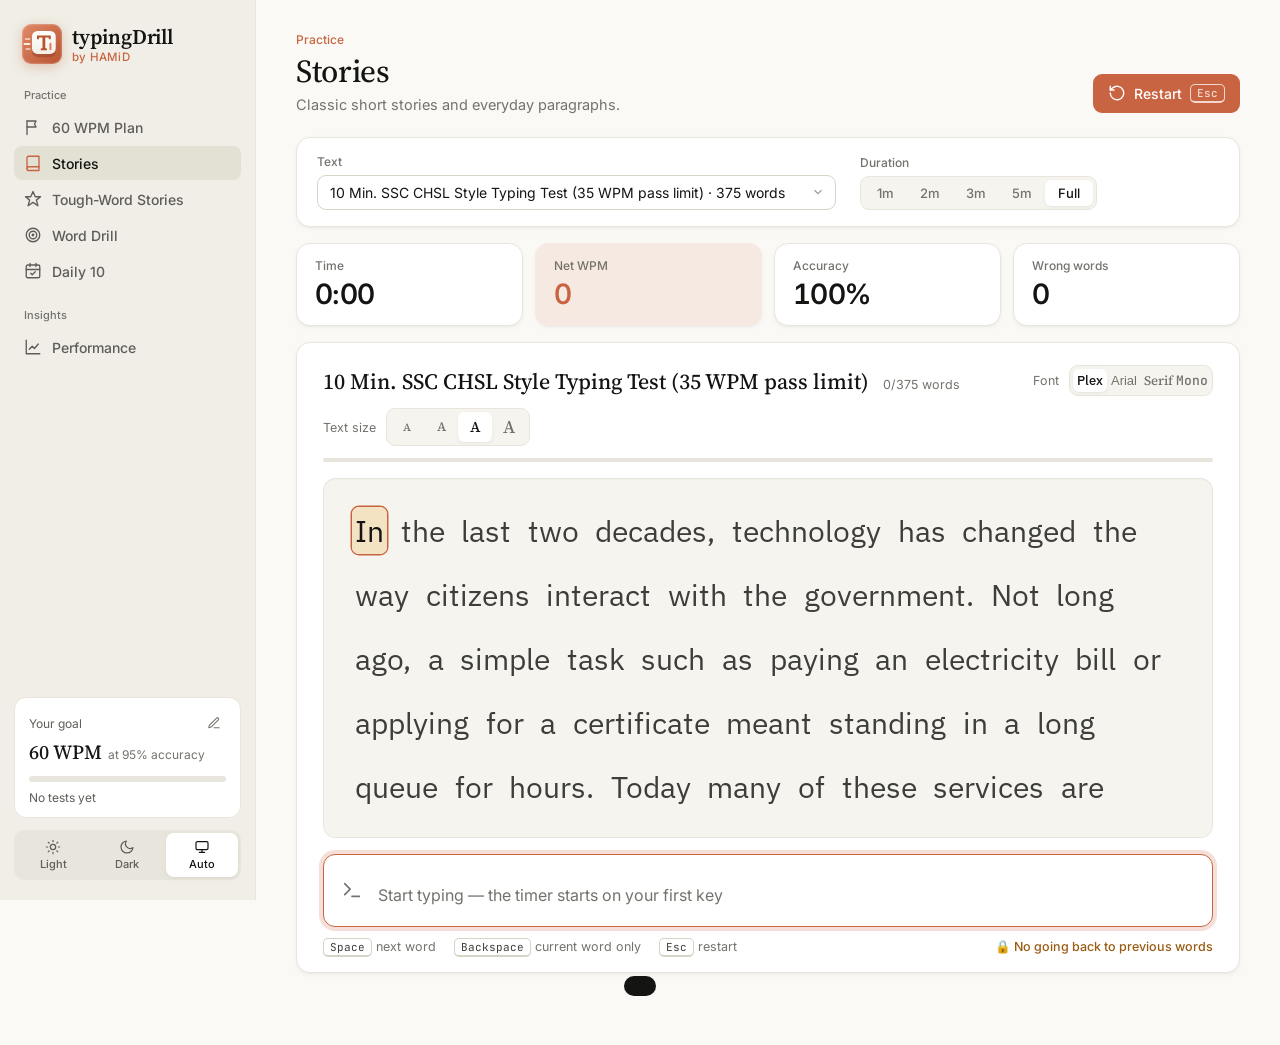
==== index.html @ 3713d0d4 "Add typingDrill: word-by-word typing practice app Static web app (HTML/CSS/JS, no build step) for ty" ====
<!doctype html>
<html lang="en">
<head>
  <meta charset="utf-8">
  <meta name="viewport" content="width=device-width, initial-scale=1">
  <title>typingDrill by HAMiD</title>
  <link rel="icon" type="image/svg+xml" href="favicon.svg">
  <meta name="theme-color" content="#c96442">
  <link rel="preconnect" href="https://fonts.googleapis.com">
  <link rel="preconnect" href="https://fonts.gstatic.com" crossorigin>
  <link href="https://fonts.googleapis.com/css2?family=Inter:wght@400;500;600;700&family=IBM+Plex+Sans:wght@400;500&family=JetBrains+Mono:wght@400;500&family=Source+Serif+4:opsz,wght@8..60,500;8..60,600&display=swap" rel="stylesheet">
  <link rel="stylesheet" href="style.css">
</head>
<body>
<div class="app">

  <!-- ============ Sidebar ============ -->
  <aside class="sidebar">
    <div class="logo">
      <!-- Live logo: caret blinks, streaks drift, and the keycap presses on every keystroke -->
      <svg class="logo-mark" id="logoMark" viewBox="0 0 64 64" aria-hidden="true">
        <defs>
          <linearGradient id="lgBg" x1="0" y1="0" x2="1" y2="1">
            <stop offset="0" stop-color="#e08a69"/><stop offset="1" stop-color="#b9532f"/>
          </linearGradient>
          <linearGradient id="lgCap" x1="0" y1="0" x2="0" y2="1">
            <stop offset="0" stop-color="#ffffff"/><stop offset="1" stop-color="#f3efe6"/>
          </linearGradient>
        </defs>
        <rect width="64" height="64" rx="15" fill="url(#lgBg)"/>
        <rect x="1" y="1" width="62" height="62" rx="14" fill="none" stroke="#fff" stroke-opacity="0.18" stroke-width="2"/>
        <g class="lg-streaks" stroke="#fff" stroke-linecap="round" stroke-width="3">
          <line x1="6" y1="24" x2="12" y2="24" stroke-opacity="0.55"/>
          <line x1="4" y1="32" x2="12" y2="32" stroke-opacity="0.85"/>
          <line x1="7" y1="40" x2="12" y2="40" stroke-opacity="0.55"/>
        </g>
        <rect x="16" y="15" width="38" height="38" rx="9" fill="#8f3e22" fill-opacity="0.45"/>
        <g class="lg-cap">
          <rect x="16" y="11" width="38" height="37" rx="9" fill="url(#lgCap)"/>
          <path fill="#b9532f" d="M24 18.5h22v6h-2.6l-1-2.8H37.2v16.6l2.8 1.1V42H30v-2.6l2.8-1.1V21.7h-5.2l-1 2.8H24z"/>
          <rect class="lg-caret" x="44" y="30" width="3" height="12" rx="1.5" fill="#d97757"/>
        </g>
      </svg>
      <div class="logo-text"><strong>typingDrill</strong><span>by HAMiD</span></div>
    </div>

    <nav class="nav" id="tabs">
      <p class="nav-label">Practice</p>
      <button data-mode="plan">
        <svg viewBox="0 0 24 24"><path d="M4 22V4"/><path d="M4 4h12l-2 4 2 4H4"/></svg>
        <span>60 WPM Plan</span>
      </button>
      <button data-mode="stories" class="active">
        <svg viewBox="0 0 24 24"><path d="M4 19.5A2.5 2.5 0 0 1 6.5 17H20V3H6.5A2.5 2.5 0 0 0 4 5.5z"/><path d="M4 19.5A2.5 2.5 0 0 0 6.5 22H20v-5"/></svg>
        <span>Stories</span>
      </button>
      <button data-mode="tough">
        <svg viewBox="0 0 24 24"><path d="M12 2l3 7h7l-5.5 4.5 2 7.5L12 16.5 5.5 21l2-7.5L2 9h7z"/></svg>
        <span>Tough-Word Stories</span>
      </button>
      <button data-mode="drill">
        <svg viewBox="0 0 24 24"><circle cx="12" cy="12" r="9"/><circle cx="12" cy="12" r="5"/><circle cx="12" cy="12" r="1"/></svg>
        <span>Word Drill</span>
      </button>
      <button data-mode="daily">
        <svg viewBox="0 0 24 24"><rect x="3" y="4" width="18" height="17" rx="2"/><path d="M16 2v4M8 2v4M3 10h18M9 15l2 2 4-4"/></svg>
        <span>Daily 10</span>
      </button>
      <p class="nav-label">Insights</p>
      <button data-mode="stats">
        <svg viewBox="0 0 24 24"><path d="M3 3v18h18"/><path d="M7 15l4-4 3 3 5-6"/></svg>
        <span>Performance</span>
      </button>
    </nav>

    <div class="sidebar-foot">
      <div class="goal-card">
        <div class="goal-top">
          <span>Your goal</span>
          <button id="goalEditBtn" class="goal-edit" title="Edit goals" aria-label="Edit goals">
            <svg viewBox="0 0 24 24"><path d="M12 20h9"/><path d="M16.5 3.5a2.1 2.1 0 0 1 3 3L7 19l-4 1 1-4z"/></svg>
          </button>
        </div>
        <div class="goal-figures"><strong id="goalWpmLabel">60 WPM</strong><span id="goalAccLabel">at 95% accuracy</span></div>
        <div class="bar"><div id="goalFill" class="bar-fill"></div></div>
        <p id="goalText" class="goal-text">No tests yet</p>
      </div>
      <div class="theme-switch" id="themeSwitch" role="radiogroup" aria-label="Theme">
        <button data-theme-v="light" title="Light">
          <svg viewBox="0 0 24 24"><circle cx="12" cy="12" r="4"/><path d="M12 2v2M12 20v2M4.9 4.9l1.4 1.4M17.7 17.7l1.4 1.4M2 12h2M20 12h2M4.9 19.1l1.4-1.4M17.7 6.3l1.4-1.4"/></svg>
          <span>Light</span>
        </button>
        <button data-theme-v="dark" title="Dark">
          <svg viewBox="0 0 24 24"><path d="M21 12.8A9 9 0 1 1 11.2 3a7 7 0 0 0 9.8 9.8z"/></svg>
          <span>Dark</span>
        </button>
        <button data-theme-v="system" title="Match system">
          <svg viewBox="0 0 24 24"><rect x="3" y="4" width="18" height="12" rx="2"/><path d="M8 20h8M12 16v4"/></svg>
          <span>Auto</span>
        </button>
      </div>
    </div>
  </aside>

  <!-- ============ Main ============ -->
  <div class="main">
    <header class="page-head">
      <div>
        <p class="eyebrow" id="pageEyebrow">Practice</p>
        <h1 id="pageTitle">Stories</h1>
        <p class="page-sub" id="pageSub"></p>
      </div>
      <button id="restartBtn" class="btn btn-primary">
        <svg viewBox="0 0 24 24"><path d="M3 12a9 9 0 1 0 3-6.7L3 8"/><path d="M3 3v5h5"/></svg>
        Restart <kbd>Esc</kbd>
      </button>
    </header>

    <section id="planPanel" class="hidden">
      <div class="card plan-hero">
        <div class="plan-hero-main">
          <p class="eyebrow" id="planDayLabel"></p>
          <h2 id="planDayTitle" class="plan-title"></h2>
          <p class="muted" id="planDayFocus"></p>
          <div id="planTasks" class="plan-tasks"></div>
        </div>
        <div class="plan-hero-side">
          <div class="plan-stat">
            <small>Overall progress</small>
            <strong id="planPct">0%</strong>
            <div class="bar"><div id="planFill" class="bar-fill"></div></div>
            <span id="planCount" class="muted small"></span>
          </div>
          <div class="plan-stat"><small>This week's target</small><strong id="planTarget"></strong></div>
          <div class="plan-stat"><small>Best checkpoint</small><strong id="planBest">—</strong></div>
        </div>
      </div>

      <div class="plan-weeks" id="planWeeks"></div>

      <div class="card plan-rules">
        <div class="card-head">
          <div><h3>Daily routine rules</h3><p class="muted small">About 20–25 minutes a day. Consistency beats long sessions.</p></div>
          <button id="planReset" class="btn btn-ghost btn-sm danger">Reset plan</button>
        </div>
        <ol>
          <li><strong>Posture first:</strong> back straight, wrists floating, fingers on <kbd>A S D F</kbd> and <kbd>J K L ;</kbd>.</li>
          <li><strong>Never look at the keyboard.</strong> Slow and blind beats fast and looking.</li>
          <li><strong>Accuracy before speed:</strong> if accuracy drops below the week's target, slow down.</li>
          <li><strong>Punctuation counts:</strong> learn where <kbd>"</kbd> <kbd>!</kbd> <kbd>?</kbd> <kbd>'</kbd> <kbd>;</kbd> <kbd>:</kbd> live without looking.</li>
          <li><strong>Day 7 is checkpoint day:</strong> a timed test against the week's target. Missed it? Repeat the week.</li>
        </ol>
      </div>
    </section>

    <section id="practice">
      <div class="card plan-banner hidden" id="planBanner">
        <button id="planBack" class="btn btn-ghost btn-sm">‹ Back to plan</button>
        <div class="plan-banner-text">
          <strong id="planBannerTitle"></strong>
          <span id="planBannerMeta" class="muted small"></span>
        </div>
      </div>
      <div class="toolbar card" id="controls">
        <label class="field" id="textPickWrap">
          <span>Text</span>
          <select id="textPick"></select>
        </label>
        <div class="field" id="durationWrap">
          <span>Duration</span>
          <div class="segmented" id="durSeg">
            <button data-v="60">1m</button>
            <button data-v="120">2m</button>
            <button data-v="180">3m</button>
            <button data-v="300">5m</button>
            <button data-v="0" class="on">Full</button>
          </div>
          <select id="duration" class="hidden">
            <option value="60">1 min</option>
            <option value="120">2 min</option>
            <option value="180">3 min</option>
            <option value="300">5 min</option>
            <option value="0" selected>Full text</option>
          </select>
        </div>
      </div>

      <div id="dailyPanel" class="card daily hidden">
        <div class="daily-head">
          <button id="dPrev" class="btn btn-icon" title="Previous set">‹</button>
          <div class="daily-title">
            <h3 id="dTitle"></h3>
            <div class="daily-dots" id="dDots"></div>
          </div>
          <button id="dNext" class="btn btn-icon" title="Next set">›</button>
        </div>
        <div id="dWords" class="chips"></div>
        <div class="daily-steps">
          <button id="dLook" class="step">
            <span class="step-n">1</span>
            <span><strong>Dekh ke likho</strong><small>Type each word 5× while seeing it</small></span>
          </button>
          <button id="dBlind" class="step">
            <span class="step-n">2</span>
            <span><strong>Bina dekhe likho</strong><small>Word shows for 1.5 s, then hides</small></span>
          </button>
        </div>
        <div class="daily-foot">
          <span id="dStatus" class="badge"></span>
          <span class="muted small" id="dRule">Roz 10 words lo. 99% bina dekhe sahi ho jaye to agle 10 pe jao.</span>
        </div>
      </div>

      <div class="kpis">
        <div class="kpi"><span class="kpi-label">Time</span><span class="kpi-value" id="sTime">0:00</span></div>
        <div class="kpi kpi-hero"><span class="kpi-label">Net WPM</span><span class="kpi-value" id="sWpm">0</span></div>
        <div class="kpi"><span class="kpi-label">Accuracy</span><span class="kpi-value" id="sAcc">100%</span></div>
        <div class="kpi"><span class="kpi-label">Wrong words</span><span class="kpi-value" id="sErr">0</span></div>
      </div>

      <div class="card typing-card" id="typingCard" data-size="l" data-font="plex">
        <div class="typing-head">
          <div class="typing-head-left">
            <h2 id="textTitle" class="text-title"></h2>
            <span class="muted small"><span id="sProg">0/0</span> words</span>
          </div>
          <div class="size-control" title="Font">
            <span class="muted small">Font</span>
            <div class="segmented font-seg" id="fontSeg">
              <button data-font="plex" style="font-family:'IBM Plex Sans',sans-serif" title="IBM Plex Sans: clear, professional (recommended)">Plex</button>
              <button data-font="exam" style="font-family:Arial,Helvetica,sans-serif" title="Arial: plain exam-screen style">Arial</button>
              <button data-font="serif" style="font-family:'Source Serif 4',Georgia,serif" title="Source Serif: printed-paper style">Serif</button>
              <button data-font="mono" style="font-family:'JetBrains Mono',monospace" title="JetBrains Mono: equal-width letters">Mono</button>
            </div>
          </div>
          <div class="size-control" title="Text size">
            <span class="muted small">Text size</span>
            <div class="segmented" id="sizeSeg">
              <button data-size="s" style="font-size:11px">A</button>
              <button data-size="m" style="font-size:13px">A</button>
              <button data-size="l" style="font-size:15px">A</button>
              <button data-size="xl" style="font-size:18px">A</button>
            </div>
          </div>
        </div>
        <div class="bar thin"><div id="progFill" class="bar-fill"></div></div>
        <div id="textBox" class="text-box" aria-live="off"></div>
        <div class="input-wrap">
          <svg viewBox="0 0 24 24"><path d="M4 17l6-6-6-6M12 19h8"/></svg>
          <input id="typeInput" class="type-input" type="text" autocomplete="off" autocorrect="off"
                 autocapitalize="off" spellcheck="false" placeholder="Start typing — the timer starts on your first key">
        </div>
        <div class="typing-foot">
          <span><kbd>Space</kbd> next word</span>
          <span><kbd>Backspace</kbd> current word only</span>
          <span><kbd>Esc</kbd> restart</span>
          <span class="lock">🔒 No going back to previous words</span>
        </div>
      </div>
    </section>

    <section id="statsPanel" class="hidden">
      <div class="kpis">
        <div class="kpi"><span class="kpi-label">Tests taken</span><span class="kpi-value" id="kTests">0</span></div>
        <div class="kpi kpi-hero"><span class="kpi-label">Best WPM</span><span class="kpi-value" id="kBest">0</span></div>
        <div class="kpi"><span class="kpi-label">Average WPM</span><span class="kpi-value" id="kAvg">0</span></div>
        <div class="kpi"><span class="kpi-label">Avg accuracy</span><span class="kpi-value" id="kAcc">0%</span></div>
      </div>

      <div class="card">
        <div class="card-head">
          <div><h3>Net WPM trend</h3><p class="muted small" id="chartSub">Last 20 tests, oldest to newest. Dashed line = 60 WPM goal.</p></div>
        </div>
        <div id="chart" class="chart"></div>
      </div>

      <div class="grid-2">
        <div class="card">
          <div class="card-head">
            <div><h3>Hardest words</h3><p class="muted small">Words you got wrong most often</p></div>
            <button id="hardDrillBtn" class="btn btn-primary btn-sm">Practice these</button>
          </div>
          <div id="hardList" class="chips"></div>
        </div>
        <div class="card">
          <div class="card-head">
            <div><h3>Recent results</h3><p class="muted small">Saved on this device</p></div>
            <button id="resetStatsBtn" class="btn btn-ghost btn-sm danger">Reset</button>
          </div>
          <div class="table-wrap">
            <table id="historyTable">
              <thead><tr><th>Date</th><th>Text</th><th class="num">WPM</th><th class="num">Acc</th><th class="num">Wrong</th><th class="num">Time</th></tr></thead>
              <tbody></tbody>
            </table>
          </div>
        </div>
      </div>
    </section>
  </div>
</div>

<div id="modal" class="modal hidden" role="dialog" aria-modal="true" aria-labelledby="rHeading">
  <div class="modal-card">
    <div class="modal-head">
      <h2 id="rHeading">Test complete</h2>
      <span id="rTarget" class="badge"></span>
    </div>
    <div class="result-hero">
      <div class="result-main"><span id="rWpm">0</span><small>net WPM</small></div>
      <div class="result-side">
        <div><small>Accuracy</small><strong id="rAcc"></strong></div>
        <div><small>Gross WPM</small><strong id="rGross"></strong></div>
      </div>
    </div>
    <p id="rDetail" class="muted"></p>
    <p id="rDaily" class="callout hidden"></p>
    <div id="rMistakesWrap">
      <h4>Mistakes</h4>
      <div class="table-wrap short">
        <table id="rMistakes"><thead><tr><th>Expected</th><th>You typed</th></tr></thead><tbody></tbody></table>
      </div>
    </div>
    <div class="modal-actions">
      <button id="rClose" class="btn btn-ghost">Close</button>
      <button id="rPractice" class="btn btn-secondary">Practice my mistakes</button>
      <button id="rAgain" class="btn btn-primary">Try again</button>
    </div>
  </div>
</div>

<div id="goalModal" class="modal hidden" role="dialog" aria-modal="true" aria-labelledby="gHeading">
  <div class="modal-card goal-modal">
    <div class="modal-head">
      <div>
        <h2 id="gHeading">Goal settings</h2>
        <p class="muted small" style="margin:4px 0 0">Set the targets you are training for. Saved on this device.</p>
      </div>
    </div>

    <div class="goal-field">
      <div class="goal-field-head">
        <label for="gWpm"><strong>Target speed</strong><span>Net WPM you want to reach</span></label>
        <div class="num-box"><input id="gWpmNum" type="number" min="10" max="150" step="1"><span>WPM</span></div>
      </div>
      <input id="gWpm" type="range" min="10" max="150" step="1">
      <div class="presets" id="wpmPresets">
        <button data-v="25">25 · Beginner</button>
        <button data-v="30">30 · SSC DEO</button>
        <button data-v="35">35 · SSC CHSL</button>
        <button data-v="40">40 · Professional</button>
        <button data-v="45">45 · Advanced</button>
        <button data-v="60">60 · Expert</button>
      </div>
    </div>

    <div class="goal-field">
      <div class="goal-field-head">
        <label for="gAcc"><strong>Minimum accuracy</strong><span>A test only counts as passed at or above this</span></label>
        <div class="num-box"><input id="gAccNum" type="number" min="80" max="100" step="1"><span>%</span></div>
      </div>
      <input id="gAcc" type="range" min="80" max="100" step="1">
    </div>

    <div class="goal-field">
      <div class="goal-field-head">
        <label for="gDaily"><strong>Daily 10 unlock accuracy</strong><span>"Bina dekhe" accuracy needed to open the next set</span></label>
        <div class="num-box"><input id="gDailyNum" type="number" min="90" max="100" step="1"><span>%</span></div>
      </div>
      <input id="gDaily" type="range" min="90" max="100" step="1">
    </div>

    <div class="modal-actions">
      <button id="gReset" class="btn btn-ghost" style="margin-right:auto">Reset to defaults</button>
      <button id="gCancel" class="btn btn-ghost">Cancel</button>
      <button id="gSave" class="btn btn-primary">Save goals</button>
    </div>
  </div>
</div>

<div id="chartTip" class="chart-tip hidden"></div>
<div id="toast" class="toast"></div>

<script src="texts.js"></script>
<script src="app.js"></script>
</body>
</html>
---- style.css ----
/* ============ Design tokens (warm, editorial palette) ============ */
:root {
  --bg: #faf9f5;
  --surface: #ffffff;
  --surface-2: #f5f4ee;
  --sidebar: #f0eee6;
  --sidebar-hover: #e8e6dc;
  --sidebar-active: #e3e0d4;
  --sidebar-text: #5e5d59;
  --sidebar-strong: #141413;
  --text: #141413;
  --text-2: #3d3d3a;
  --muted: #73726c;
  --border: #e8e6dc;
  --border-strong: #d6d3c7;
  --accent: #c96442;
  --accent-hover: #b4532f;
  --accent-soft: #f6e9e2;
  --accent-ink: #ffffff;
  --accent-ring: rgba(201, 100, 66, 0.2);
  --ok: #2e7a4a;
  --ok-soft: #e8f2ea;
  --bad: #b53333;
  --bad-soft: #f8e6e4;
  --warn: #9a5b13;
  --warn-soft: #f7efe0;
  --current: #f3e3c3;
  --toast-bg: #141413;
  --toast-text: #faf9f5;
  --shadow-sm: 0 1px 2px rgba(20, 20, 19, 0.04);
  --shadow: 0 1px 2px rgba(20, 20, 19, 0.04), 0 2px 6px rgba(20, 20, 19, 0.03);
  --shadow-lg: 0 24px 48px -16px rgba(20, 20, 19, 0.22);
  --scrim: rgba(20, 20, 19, 0.35);
  --radius: 14px;
  --radius-sm: 9px;
  --font: "Inter", "Segoe UI", system-ui, -apple-system, sans-serif;
  --serif: "Source Serif 4", Georgia, "Times New Roman", serif;
  --mono: "JetBrains Mono", "Cascadia Code", Consolas, monospace;
  color-scheme: light;
}
:root[data-theme="dark"] {
  --bg: #262624;
  --surface: #30302e;
  --surface-2: #2a2a28;
  --sidebar: #1f1e1d;
  --sidebar-hover: #2a2a28;
  --sidebar-active: #30302e;
  --sidebar-text: #a6a39a;
  --sidebar-strong: #faf9f5;
  --text: #faf9f5;
  --text-2: #d6d4cb;
  --muted: #9c9a92;
  --border: #3d3d3a;
  --border-strong: #4c4b47;
  --accent: #d97757;
  --accent-hover: #e48a6b;
  --accent-soft: #3d2c25;
  --accent-ink: #1f1e1d;
  --accent-ring: rgba(217, 119, 87, 0.3);
  --ok: #7cc28f;
  --ok-soft: #233128;
  --bad: #ec8a80;
  --bad-soft: #402623;
  --warn: #e0b06a;
  --warn-soft: #3a3122;
  --current: #4a3f2c;
  --toast-bg: #faf9f5;
  --toast-text: #141413;
  --shadow-sm: none;
  --shadow: 0 1px 2px rgba(0, 0, 0, 0.25);
  --shadow-lg: 0 24px 48px -16px rgba(0, 0, 0, 0.6);
  --scrim: rgba(0, 0, 0, 0.55);
  color-scheme: dark;
}

/* ============ Base ============ */
* { box-sizing: border-box; }
html, body { margin: 0; }
body {
  background: var(--bg);
  color: var(--text);
  font-family: var(--font);
  font-size: 14px;
  -webkit-font-smoothing: antialiased;
  transition: background 0.2s, color 0.2s;
}
svg { width: 18px; height: 18px; fill: none; stroke: currentColor; stroke-width: 1.8; stroke-linecap: round; stroke-linejoin: round; flex-shrink: 0; }
.hidden { display: none !important; }
.muted { color: var(--muted); }
.small { font-size: 12.5px; }
h1, h2, h3, h4 { margin: 0; }
kbd {
  font-family: var(--mono); font-size: 11px; padding: 1px 6px; border-radius: 5px;
  border: 1px solid var(--border-strong); border-bottom-width: 2px;
  background: var(--surface); color: var(--text-2);
}
::selection { background: var(--accent-soft); }

/* ============ Layout ============ */
.app { display: grid; grid-template-columns: 256px 1fr; min-height: 100vh; }
.main { padding: 32px 40px 56px; max-width: 1440px; width: 100%; }

/* ============ Sidebar ============ */
.sidebar {
  background: var(--sidebar); color: var(--sidebar-text);
  border-right: 1px solid var(--border);
  display: flex; flex-direction: column; padding: 20px 14px;
  position: sticky; top: 0; height: 100vh;
}
.logo { display: flex; align-items: center; gap: 10px; padding: 4px 8px 24px; }
.logo-mark {
  width: 40px; height: 40px; display: block; stroke: none; fill: none; overflow: visible;
  filter: drop-shadow(0 3px 6px rgba(185, 83, 47, 0.28));
  transition: transform 0.25s ease;
}
.logo:hover .logo-mark { transform: rotate(-6deg) scale(1.05); }
.logo-text { display: flex; flex-direction: column; line-height: 1.1; }
.logo-text strong { color: var(--sidebar-strong); font-family: var(--serif); font-size: 21px; font-weight: 600; letter-spacing: -0.01em; }
.logo-text span { margin-top: 3px; font-size: 11.5px; font-weight: 500; color: var(--accent); letter-spacing: 0.02em; }

/* Live logo animations */
.lg-caret { animation: lg-blink 1.1s steps(1) infinite; }
.lg-streaks line { animation: lg-streak 1.6s ease-in-out infinite; }
.lg-streaks line:nth-child(2) { animation-delay: 0.2s; }
.lg-streaks line:nth-child(3) { animation-delay: 0.4s; }
.lg-cap { transition: transform 0.08s ease-out; }
.logo-mark.press .lg-cap { transform: translateY(2.5px); }
.logo-mark.typing .lg-caret { animation: none; opacity: 1; }
.logo-mark.typing .lg-streaks line { animation-duration: 0.45s; }
@keyframes lg-blink { 50% { opacity: 0; } }
@keyframes lg-streak { 0%, 100% { transform: translateX(0); opacity: 1; } 50% { transform: translateX(-2.5px); opacity: 0.5; } }
@media (prefers-reduced-motion: reduce) {
  .lg-caret, .lg-streaks line { animation: none !important; }
}
.nav { display: flex; flex-direction: column; gap: 2px; }
.nav-label {
  font-size: 11px; font-weight: 500; color: var(--muted); margin: 18px 10px 6px;
}
.nav-label:first-child { margin-top: 0; }
.nav button {
  display: flex; align-items: center; gap: 10px; width: 100%;
  background: transparent; border: 0; color: var(--sidebar-text); font: inherit; font-weight: 500;
  padding: 8px 10px; border-radius: 8px; cursor: pointer; text-align: left;
  transition: background 0.15s, color 0.15s;
}
.nav button:hover { background: var(--sidebar-hover); color: var(--sidebar-strong); }
.nav button.active { background: var(--sidebar-active); color: var(--sidebar-strong); }
.nav button.active svg { color: var(--accent); }

.sidebar-foot { margin-top: auto; display: flex; flex-direction: column; gap: 12px; }
.goal-card { background: var(--surface); border: 1px solid var(--border); border-radius: 12px; padding: 12px 14px; }
.goal-top { display: flex; justify-content: space-between; align-items: center; font-size: 12px; }
.goal-edit {
  width: 26px; height: 26px; display: grid; place-items: center; border-radius: 7px;
  background: transparent; border: 1px solid transparent; color: var(--muted); cursor: pointer;
}
.goal-edit svg { width: 14px; height: 14px; }
.goal-edit:hover { background: var(--surface-2); border-color: var(--border); color: var(--accent); }
.goal-edit:focus-visible { outline: none; box-shadow: 0 0 0 3px var(--accent-ring); }
.goal-figures { display: flex; align-items: baseline; gap: 6px; margin: 2px 0 10px; }
.goal-figures strong { color: var(--sidebar-strong); font-family: var(--serif); font-size: 20px; font-weight: 500; }
.goal-figures span { font-size: 12px; color: var(--muted); }

/* Goal settings dialog */
.goal-modal { max-width: 520px; }
.goal-field { padding: 16px 0; border-top: 1px solid var(--border); }
.goal-field:first-of-type { border-top: 0; padding-top: 4px; }
.goal-field-head { display: flex; justify-content: space-between; align-items: center; gap: 16px; margin-bottom: 10px; }
.goal-field-head label strong { display: block; font-size: 14px; font-weight: 600; }
.goal-field-head label span { font-size: 12.5px; color: var(--muted); }
.num-box {
  display: flex; align-items: center; gap: 6px; flex-shrink: 0;
  border: 1px solid var(--border-strong); border-radius: var(--radius-sm); background: var(--surface); padding: 4px 10px 4px 4px;
}
.num-box:focus-within { border-color: var(--accent); box-shadow: 0 0 0 3px var(--accent-ring); }
.num-box input {
  width: 52px; border: 0; background: transparent; color: var(--text); font: inherit; font-size: 16px; font-weight: 600;
  text-align: right; outline: none; font-variant-numeric: tabular-nums;
}
.num-box span { font-size: 12px; color: var(--muted); }
input[type="range"] { width: 100%; accent-color: var(--accent); cursor: pointer; }
.presets { display: flex; flex-wrap: wrap; gap: 6px; margin-top: 10px; }
.presets button {
  font: inherit; font-size: 12px; font-weight: 500; cursor: pointer;
  padding: 5px 10px; border-radius: 999px; border: 1px solid var(--border-strong);
  background: var(--surface); color: var(--text-2);
}
.presets button:hover { border-color: var(--accent); color: var(--accent); }
.presets button.on { background: var(--accent-soft); border-color: transparent; color: var(--accent); }
.goal-text { margin: 8px 0 0; font-size: 12px; }

.theme-switch {
  display: grid; grid-template-columns: repeat(3, 1fr); gap: 2px;
  background: var(--sidebar-hover); border-radius: 10px; padding: 3px;
}
.theme-switch button {
  display: flex; flex-direction: column; align-items: center; gap: 2px;
  background: transparent; border: 0; border-radius: 8px; padding: 6px 4px; cursor: pointer;
  color: var(--sidebar-text); font: inherit; font-size: 11px; font-weight: 500;
  transition: background 0.15s, color 0.15s;
}
.theme-switch button svg { width: 16px; height: 16px; }
.theme-switch button:hover { color: var(--sidebar-strong); }
.theme-switch button.on { background: var(--surface); color: var(--sidebar-strong); box-shadow: var(--shadow); }

/* ============ Page header ============ */
.page-head { display: flex; align-items: flex-end; justify-content: space-between; gap: 16px; margin-bottom: 24px; }
.eyebrow { margin: 0 0 6px; font-size: 12px; font-weight: 500; color: var(--accent); }
.page-head h1 { font-family: var(--serif); font-size: 32px; font-weight: 500; letter-spacing: -0.01em; line-height: 1.15; }
.page-sub { margin: 6px 0 0; color: var(--muted); font-size: 14.5px; }

/* ============ Buttons & fields ============ */
.btn {
  display: inline-flex; align-items: center; justify-content: center; gap: 8px;
  font: inherit; font-weight: 500; padding: 9px 14px; border-radius: var(--radius-sm);
  border: 1px solid transparent; cursor: pointer; white-space: nowrap;
  transition: background 0.15s, border-color 0.15s, box-shadow 0.15s;
}
.btn:focus-visible, .step:focus-visible, .segmented button:focus-visible, .nav button:focus-visible, .theme-switch button:focus-visible {
  outline: none; box-shadow: 0 0 0 3px var(--accent-ring);
}
.btn:disabled { opacity: 0.45; cursor: not-allowed; }
.btn-primary { background: var(--accent); color: var(--accent-ink); }
.btn-primary:hover:not(:disabled) { background: var(--accent-hover); }
.btn-primary kbd { background: transparent; border-color: currentColor; color: inherit; opacity: 0.75; }
.btn-secondary { background: var(--accent-soft); color: var(--accent); }
.btn-secondary:hover { filter: brightness(0.97); }
.btn-ghost { background: var(--surface); color: var(--text-2); border-color: var(--border-strong); }
.btn-ghost:hover:not(:disabled) { background: var(--surface-2); }
.btn-sm { padding: 6px 11px; font-size: 12.5px; }
.btn-icon { width: 34px; height: 34px; padding: 0; font-size: 20px; background: var(--surface); border-color: var(--border-strong); color: var(--text-2); }
.btn-icon:hover:not(:disabled) { background: var(--surface-2); }
.danger { color: var(--bad); }

.field { display: flex; flex-direction: column; gap: 6px; }
.field > span { font-size: 12px; font-weight: 500; color: var(--muted); }
select {
  font: inherit; color: var(--text); background: var(--surface);
  border: 1px solid var(--border-strong); border-radius: var(--radius-sm);
  padding: 8px 34px 8px 12px; min-width: 360px; max-width: 100%; appearance: none; cursor: pointer;
  background-image: url("data:image/svg+xml,%3Csvg xmlns='http://www.w3.org/2000/svg' viewBox='0 0 24 24' fill='none' stroke='%239c9a92' stroke-width='2'%3E%3Cpath d='M6 9l6 6 6-6'/%3E%3C/svg%3E");
  background-repeat: no-repeat; background-position: right 10px center; background-size: 14px;
}
select:focus { outline: none; border-color: var(--accent); box-shadow: 0 0 0 3px var(--accent-ring); }
select option { background: var(--surface); color: var(--text); }

.segmented { display: inline-flex; background: var(--surface-2); border: 1px solid var(--border); border-radius: var(--radius-sm); padding: 3px; }
.segmented button {
  font: inherit; font-weight: 500; font-size: 13px; border: 0; background: transparent; color: var(--muted);
  padding: 5px 13px; border-radius: 6px; cursor: pointer;
}
.segmented button:hover { color: var(--text); }
.segmented button.on { background: var(--surface); color: var(--text); box-shadow: var(--shadow); }
:root[data-theme="dark"] .segmented button.on { background: var(--border); }

/* ============ Cards ============ */
.card {
  background: var(--surface); border: 1px solid var(--border); border-radius: var(--radius);
  box-shadow: var(--shadow); padding: 20px 22px; margin-bottom: 16px;
}
.card-head { display: flex; align-items: flex-start; justify-content: space-between; gap: 12px; margin-bottom: 14px; }
.card-head h3 { font-family: var(--serif); font-size: 18px; font-weight: 500; }
.card-head p { margin: 4px 0 0; }
.toolbar { display: flex; flex-wrap: wrap; gap: 24px; align-items: flex-end; padding: 16px 20px; }
.grid-2 { display: grid; grid-template-columns: 1fr 1.6fr; gap: 16px; }
.grid-2 .card { margin-bottom: 0; }

/* ============ KPI tiles ============ */
.kpis { display: grid; grid-template-columns: repeat(4, 1fr); gap: 12px; margin-bottom: 16px; }
.kpi {
  background: var(--surface); border: 1px solid var(--border); border-radius: var(--radius);
  box-shadow: var(--shadow); padding: 14px 18px; display: flex; flex-direction: column; gap: 4px;
}
.kpi-label { font-size: 12px; font-weight: 500; color: var(--muted); }
.kpi-value { font-size: 28px; font-weight: 600; font-variant-numeric: tabular-nums; letter-spacing: -0.02em; }
.kpi-hero { background: var(--accent-soft); border-color: transparent; }
.kpi-hero .kpi-value { color: var(--accent); }

/* ============ Progress bars ============ */
.bar { height: 6px; background: var(--border); border-radius: 999px; overflow: hidden; }
.bar.thin { height: 4px; margin: 12px 0 16px; }
.bar-fill { height: 100%; width: 0; background: var(--accent); border-radius: 999px; transition: width 0.25s ease; }

/* ============ Typing area ============ */
/* Text size presets drive the reading pane and the input together */
.typing-card { --fs: 30px; --lh: 64px; --lines: 5; padding: 22px 26px 18px; }
.typing-card[data-size="s"]  { --fs: 22px; --lh: 48px; --lines: 6; }
.typing-card[data-size="m"]  { --fs: 26px; --lh: 56px; --lines: 5; }
.typing-card[data-size="l"]  { --fs: 30px; --lh: 64px; --lines: 5; }
.typing-card[data-size="xl"] { --fs: 36px; --lh: 76px; --lines: 4; }

/* Font presets for the reading pane and input */
.typing-card { --type-font: "IBM Plex Sans", "Segoe UI", Arial, sans-serif; --type-spacing: 0.12em; --type-track: 0; }
.typing-card[data-font="plex"]  { --type-font: "IBM Plex Sans", "Segoe UI", Arial, sans-serif; --type-spacing: 0.12em; --type-track: 0; }
.typing-card[data-font="exam"]  { --type-font: Arial, Helvetica, "Liberation Sans", sans-serif; --type-spacing: 0.12em; --type-track: 0; }
.typing-card[data-font="serif"] { --type-font: "Source Serif 4", Georgia, "Times New Roman", serif; --type-spacing: 0.12em; --type-track: 0; }
.typing-card[data-font="mono"]  { --type-font: "JetBrains Mono", Consolas, monospace; --type-spacing: 0; --type-track: -0.01em; }

.typing-head { display: flex; align-items: center; gap: 12px 20px; flex-wrap: wrap; }
.typing-head-left { display: flex; align-items: baseline; gap: 14px; flex-wrap: wrap; margin-right: auto; }
.font-seg button { width: auto; padding: 4px 10px; font-size: 13px; }
.text-title { font-family: var(--serif); font-size: 22px; font-weight: 500; }
.size-control { display: flex; align-items: center; gap: 10px; }
.size-control .segmented button { width: 34px; padding: 4px 0; font-family: var(--serif); line-height: 1.2; }

.text-box {
  position: relative;
  background: var(--surface-2); border: 1px solid var(--border); border-radius: 12px;
  padding: 20px 28px;
  font-family: var(--type-font); font-size: var(--fs); line-height: var(--lh);
  letter-spacing: var(--type-track); word-spacing: var(--type-spacing);
  font-variant-ligatures: none; font-kerning: normal; -webkit-font-smoothing: antialiased;
  height: calc(var(--lh) * var(--lines) + 40px); overflow: hidden; user-select: none; color: var(--text-2);
  box-shadow: inset 0 1px 2px rgba(20, 20, 19, 0.03);
  transition: font-size 0.15s, height 0.15s;
}
.word { padding: 4px 3px; border-radius: 7px; transition: background 0.1s; }
.word.done.ok { color: var(--ok); }
.word.done.bad { color: var(--bad); background: var(--bad-soft); text-decoration: line-through; text-decoration-thickness: 1.5px; }
.word.current { background: var(--current); box-shadow: 0 0 0 1.5px var(--accent); color: var(--text); }
.word .l-ok { color: var(--ok); }
.word .l-bad { color: var(--bad); text-decoration: underline; text-decoration-thickness: 2px; }
.word .l-extra { color: var(--bad); opacity: 0.7; text-decoration: underline; }
.word .l-todo { color: var(--text); }
.word.masked { color: var(--muted); letter-spacing: 1px; }

.input-wrap { position: relative; margin-top: 16px; }
.input-wrap svg { position: absolute; left: 18px; top: 50%; transform: translateY(-50%); color: var(--muted); width: 22px; height: 22px; }
.type-input {
  width: 100%; font-family: var(--type-font); font-size: calc(var(--fs) * 0.9); padding: 18px 20px 18px 54px;
  font-variant-ligatures: none;
  border-radius: 12px; border: 1px solid var(--border-strong);
  background: var(--surface); color: var(--text); outline: none; caret-color: var(--accent);
  box-shadow: var(--shadow); transition: border-color 0.15s, box-shadow 0.15s;
}
.type-input::placeholder { font-family: var(--font); font-size: 16px; color: var(--muted); }
.type-input:focus { border-color: var(--accent); box-shadow: 0 0 0 4px var(--accent-ring); }
.type-input:disabled { opacity: 0.6; }
.type-input.shake { animation: shake 0.25s; border-color: var(--bad); }
@keyframes shake { 25% { transform: translateX(-5px); } 75% { transform: translateX(5px); } }
.typing-foot { display: flex; flex-wrap: wrap; gap: 18px; margin-top: 12px; font-size: 12.5px; color: var(--muted); }
.typing-foot .lock { margin-left: auto; color: var(--warn); font-weight: 500; }

/* ============ Daily 10 ============ */
.daily-head { display: flex; align-items: center; gap: 12px; }
.daily-title { flex: 1; text-align: center; }
.daily-title h3 { font-family: var(--serif); font-size: 19px; font-weight: 500; }
.daily-dots { display: flex; justify-content: center; gap: 6px; margin-top: 8px; }
.daily-dots i { width: 22px; height: 4px; border-radius: 4px; background: var(--border-strong); }
.daily-dots i.passed { background: var(--ok); }
.daily-dots i.current { background: var(--accent); }
.daily-steps { display: grid; grid-template-columns: 1fr 1fr; gap: 10px; margin: 6px 0 14px; }
.step {
  display: flex; align-items: center; gap: 12px; text-align: left; font: inherit; cursor: pointer;
  background: var(--surface-2); border: 1px solid var(--border); border-radius: var(--radius-sm);
  padding: 12px 14px; color: var(--text); transition: border-color 0.15s, background 0.15s;
}
.step:hover { border-color: var(--accent); background: var(--accent-soft); }
.step strong { display: block; font-size: 14px; font-weight: 600; }
.step small { color: var(--muted); }
.step-n {
  width: 28px; height: 28px; border-radius: 50%; display: grid; place-items: center; flex-shrink: 0;
  background: var(--accent); color: var(--accent-ink); font-weight: 600; font-size: 13px;
}
.daily-foot { display: flex; flex-wrap: wrap; gap: 10px 16px; align-items: center; }

/* ============ 45 WPM plan ============ */
.plan-hero { display: grid; grid-template-columns: 1fr 280px; gap: 28px; padding: 24px 26px; }
.plan-title { font-family: var(--serif); font-size: 26px; font-weight: 500; margin-top: 2px; }
.plan-hero-main > .muted { margin: 6px 0 16px; max-width: 640px; }
.plan-tasks { display: flex; flex-direction: column; gap: 8px; }
.task {
  display: flex; align-items: center; gap: 14px; padding: 12px 14px;
  border: 1px solid var(--border); border-radius: var(--radius-sm); background: var(--surface-2);
}
.task.checkpoint { border-color: var(--accent); background: var(--accent-soft); }
.task-n {
  width: 30px; height: 30px; border-radius: 50%; flex-shrink: 0; display: grid; place-items: center;
  font-weight: 600; font-size: 13px; background: var(--surface); border: 1px solid var(--border-strong); color: var(--text-2);
}
.task.done .task-n { background: var(--ok); border-color: var(--ok); color: var(--surface); }
.task-body { flex: 1; min-width: 0; }
.task-body strong { display: block; font-size: 14.5px; font-weight: 600; }
.task-body span { font-size: 12.5px; color: var(--muted); }
.task-result { font-size: 12.5px; font-weight: 600; font-variant-numeric: tabular-nums; white-space: nowrap; }
.task-result.pass { color: var(--ok); }
.task-result.fail { color: var(--bad); }
.plan-hero-side { display: flex; flex-direction: column; gap: 12px; border-left: 1px solid var(--border); padding-left: 24px; }
.plan-stat small { display: block; font-size: 12px; color: var(--muted); }
.plan-stat strong { display: block; font-size: 24px; font-weight: 600; font-variant-numeric: tabular-nums; margin: 2px 0 6px; }
.plan-stat .bar { margin-bottom: 6px; }

.plan-weeks { display: grid; grid-template-columns: repeat(2, 1fr); gap: 14px; margin-bottom: 16px; }
.plan-weeks .day-pills { max-width: 360px; }
.week { margin-bottom: 0; display: flex; flex-direction: column; gap: 12px; padding: 18px; }
.week-cur { border-color: var(--accent); box-shadow: 0 0 0 3px var(--accent-ring); }
.week-head { display: flex; justify-content: space-between; align-items: flex-start; gap: 8px; }
.week-head .eyebrow { margin-bottom: 2px; }
.week-head h3 { font-family: var(--serif); font-size: 17px; font-weight: 500; line-height: 1.25; }
.day-pills { display: grid; grid-template-columns: repeat(7, 1fr); gap: 5px; }
.day-pill {
  aspect-ratio: 1; min-width: 0; border-radius: 8px; cursor: pointer; font: inherit; font-size: 12px; font-weight: 600;
  border: 1px solid var(--border-strong); background: var(--surface); color: var(--muted);
}
.day-pill:hover { border-color: var(--accent); color: var(--accent); }
.day-pill.part { background: var(--accent-soft); color: var(--accent); border-color: transparent; }
.day-pill.full { background: var(--ok); color: var(--surface); border-color: var(--ok); }
.day-pill.cp { color: var(--accent); }
.day-pill.full.cp { color: var(--surface); }
.day-pill.cur { box-shadow: 0 0 0 2px var(--accent); }
.day-pill.sel { outline: 2px solid var(--text); outline-offset: 2px; }

.plan-rules ol { margin: 0; padding-left: 20px; display: grid; gap: 8px; color: var(--text-2); line-height: 1.6; }
.plan-banner { display: flex; align-items: center; gap: 16px; padding: 12px 16px; }
.plan-banner-text strong { display: block; font-size: 14.5px; }

/* ============ Chips, badges ============ */
.chips { display: flex; flex-wrap: wrap; gap: 6px; margin: 12px 0; }
.chip {
  font-family: var(--mono); font-size: 13px; background: var(--surface-2); color: var(--text-2);
  border: 1px solid var(--border); border-radius: 7px; padding: 4px 10px;
}
.chip b { color: var(--bad); margin-left: 6px; font-family: var(--font); font-size: 11.5px; font-weight: 600; }
.badge {
  display: inline-flex; align-items: center; gap: 6px; font-size: 12px; font-weight: 500;
  padding: 4px 10px; border-radius: 999px; background: var(--surface-2); color: var(--text-2); border: 1px solid var(--border);
  white-space: nowrap; flex-shrink: 0;
}
.badge.pass { background: var(--ok-soft); color: var(--ok); border-color: transparent; }
.badge.fail { background: var(--bad-soft); color: var(--bad); border-color: transparent; }

/* ============ Tables ============ */
.table-wrap { overflow: auto; max-height: 360px; }
.table-wrap.short { max-height: 200px; border: 1px solid var(--border); border-radius: var(--radius-sm); }
table { width: 100%; border-collapse: collapse; font-size: 13px; }
th {
  position: sticky; top: 0; background: var(--surface); text-align: left; font-size: 12px; font-weight: 500;
  color: var(--muted); padding: 8px 10px; border-bottom: 1px solid var(--border);
}
td { padding: 10px; border-bottom: 1px solid var(--border); color: var(--text-2); }
tr:last-child td { border-bottom: 0; }
tbody tr:hover td { background: var(--surface-2); }
.num { text-align: right; font-variant-numeric: tabular-nums; }
td.strong { color: var(--text); font-weight: 600; }
#rMistakes td { font-family: var(--mono); }
#rMistakes td:first-child { color: var(--ok); }
#rMistakes td:last-child { color: var(--bad); }

/* ============ Chart ============ */
.chart { position: relative; width: 100%; height: 240px; }
.chart svg { width: 100%; height: 100%; stroke: none; fill: none; }
.chart .grid { stroke: var(--border); stroke-width: 1; }
.chart .axis-text { fill: var(--muted); font-size: 11px; font-family: var(--font); }
.chart .goal { stroke: var(--muted); stroke-width: 1.5; stroke-dasharray: 5 4; }
.chart .goal-text { fill: var(--muted); font-size: 11px; font-weight: 600; font-family: var(--font); }
.chart .line { stroke: var(--accent); stroke-width: 2; fill: none; }
.chart .area { fill: var(--accent); opacity: 0.08; }
.chart .dot { fill: var(--accent); stroke: var(--surface); stroke-width: 2; }
.chart .dot.hover { r: 6; }
.chart .hit { fill: transparent; cursor: crosshair; }
.chart .cross { stroke: var(--border-strong); stroke-width: 1; }
.chart-empty { height: 100%; display: grid; place-items: center; color: var(--muted); border: 1px dashed var(--border-strong); border-radius: var(--radius-sm); }
.chart-tip {
  position: fixed; z-index: 30; pointer-events: none; background: var(--surface); color: var(--text);
  border: 1px solid var(--border); border-radius: var(--radius-sm); box-shadow: var(--shadow-lg);
  padding: 8px 10px; font-size: 12px; min-width: 150px;
}
.chart-tip strong { font-size: 16px; display: block; }
.chart-tip span { color: var(--muted); display: block; }

/* ============ Modal ============ */
.modal {
  position: fixed; inset: 0; background: var(--scrim); backdrop-filter: blur(2px);
  display: flex; align-items: center; justify-content: center; padding: 16px; z-index: 20;
  animation: fade 0.15s ease;
}
@keyframes fade { from { opacity: 0; } }
.modal-card {
  background: var(--surface); color: var(--text); border: 1px solid var(--border); border-radius: 18px;
  box-shadow: var(--shadow-lg); padding: 26px; width: 100%; max-width: 560px; max-height: 90vh; overflow: auto;
  animation: pop 0.18s ease;
}
@keyframes pop { from { transform: translateY(8px) scale(0.98); opacity: 0; } }
.modal-head { display: flex; justify-content: space-between; align-items: center; gap: 12px; margin-bottom: 18px; }
.modal-head h2 { font-family: var(--serif); font-size: 24px; font-weight: 500; }
.result-hero { display: grid; grid-template-columns: 1.2fr 1fr; gap: 12px; }
.result-main {
  background: var(--accent-soft); border-radius: var(--radius); padding: 18px 20px; display: flex; flex-direction: column; justify-content: center;
}
.result-main span { font-family: var(--serif); font-size: 60px; font-weight: 500; line-height: 1; color: var(--accent); font-variant-numeric: tabular-nums; }
.result-main small { color: var(--text-2); margin-top: 8px; font-weight: 500; }
.result-side { display: grid; gap: 12px; }
.result-side div { border: 1px solid var(--border); border-radius: var(--radius); padding: 12px 14px; }
.result-side small { display: block; color: var(--muted); font-size: 12px; }
.result-side strong { font-size: 22px; font-weight: 600; font-variant-numeric: tabular-nums; }
.callout { background: var(--warn-soft); color: var(--text); border-left: 3px solid var(--warn); padding: 10px 12px; border-radius: 6px; }
#rMistakesWrap h4 { font-size: 13px; font-weight: 500; margin: 16px 0 8px; color: var(--muted); }
.modal-actions { display: flex; justify-content: flex-end; flex-wrap: wrap; gap: 8px; margin-top: 20px; padding-top: 16px; border-top: 1px solid var(--border); }

/* ============ Toast ============ */
.toast {
  position: fixed; left: 50%; bottom: 24px; transform: translateX(-50%) translateY(120px);
  background: var(--toast-bg); color: var(--toast-text); padding: 10px 16px; border-radius: 10px; font-weight: 500;
  box-shadow: var(--shadow-lg); transition: transform 0.25s ease; z-index: 40; pointer-events: none;
}
.toast.show { transform: translateX(-50%) translateY(0); }

/* ============ Responsive ============ */
@media (max-width: 1000px) {
  .grid-2 { grid-template-columns: 1fr; }
  .plan-hero { grid-template-columns: 1fr; }
  .plan-hero-side { border-left: 0; padding-left: 0; border-top: 1px solid var(--border); padding-top: 16px; flex-direction: row; flex-wrap: wrap; }
  .plan-stat { flex: 1; min-width: 160px; }
}
@media (max-width: 600px) {
  .plan-weeks { grid-template-columns: 1fr; }
  .task { flex-wrap: wrap; }
}
@media (max-width: 820px) {
  .app { grid-template-columns: 1fr; }
  .sidebar { position: relative; height: auto; padding: 12px 16px; border-right: 0; border-bottom: 1px solid var(--border); }
  .logo { padding-bottom: 10px; }
  .nav { flex-direction: row; overflow-x: auto; }
  .nav-label, .sidebar-foot .goal-card { display: none; }
  .nav button { width: auto; white-space: nowrap; }
  .sidebar-foot { position: absolute; top: 12px; right: 16px; margin: 0; }
  .theme-switch button { flex-direction: row; padding: 6px 8px; }
  .theme-switch button span { display: none; }
  .main { padding: 22px 16px 40px; }
  .page-head h1 { font-size: 26px; }
  .kpis { grid-template-columns: repeat(2, 1fr); }
  select { min-width: 0; width: 100%; }
  .toolbar .field { width: 100%; }
  .daily-steps, .result-hero { grid-template-columns: 1fr; }
  .typing-card, .typing-card[data-size] { --fs: 19px; --lh: 42px; --lines: 5; padding: 16px; }
  .text-box { padding: 14px 16px; }
  .type-input { font-size: 17px; }
  .size-control { display: none; }
  .typing-foot .lock { margin-left: 0; }
}
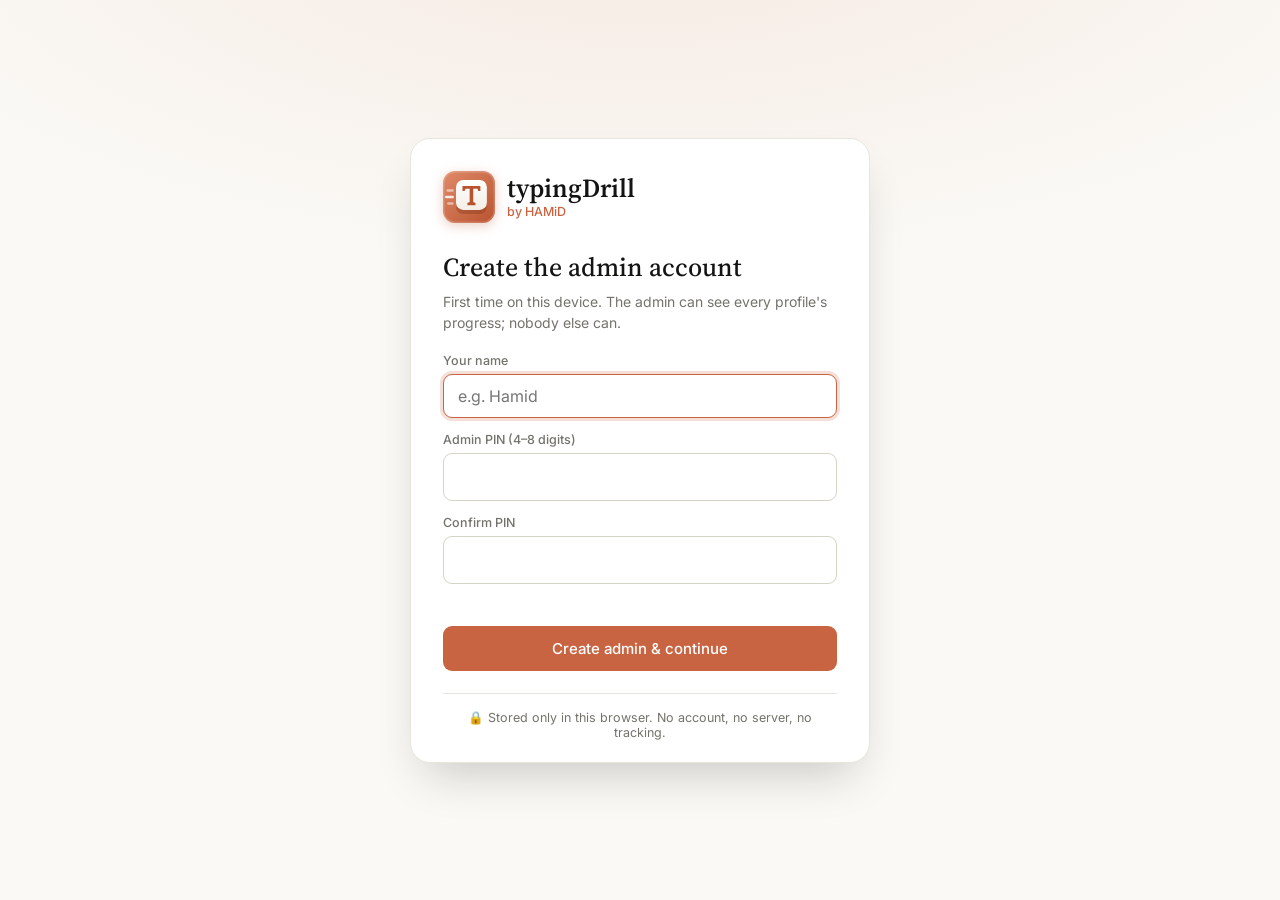
==== commit 410867b4: "Add private sign-in, per-user progress and admin dashboard No backend: everything stays in the brows" ====
--- a/index.html
+++ b/index.html
@@ -11,7 +11,54 @@
   <link href="https://fonts.googleapis.com/css2?family=Inter:wght@400;500;600;700&family=IBM+Plex+Sans:wght@400;500&family=JetBrains+Mono:wght@400;500&family=Source+Serif+4:opsz,wght@8..60,500;8..60,600&display=swap" rel="stylesheet">
   <link rel="stylesheet" href="style.css">
 </head>
-<body>
+<body class="locked">
+
+<!-- ============ Sign-in (no backend: profiles + PIN, stored on this device) ============ -->
+<div id="auth" class="auth">
+  <div class="auth-card">
+    <div class="auth-brand">
+      <img src="favicon.svg" alt="" width="52" height="52">
+      <div><strong>typingDrill</strong><span>by HAMiD</span></div>
+    </div>
+
+    <!-- first run: create the admin -->
+    <form id="authSetup" class="auth-screen hidden" autocomplete="off">
+      <h1>Create the admin account</h1>
+      <p class="muted">First time on this device. The admin can see every profile's progress; nobody else can.</p>
+      <label class="auth-field"><span>Your name</span><input id="setupName" maxlength="24" required placeholder="e.g. Hamid"></label>
+      <label class="auth-field"><span>Admin PIN (4–8 digits)</span><input id="setupPin" type="password" inputmode="numeric" pattern="\d{4,8}" maxlength="8" required></label>
+      <label class="auth-field"><span>Confirm PIN</span><input id="setupPin2" type="password" inputmode="numeric" pattern="\d{4,8}" maxlength="8" required></label>
+      <p class="auth-error" id="setupErr"></p>
+      <button class="btn btn-primary auth-submit" type="submit">Create admin &amp; continue</button>
+    </form>
+
+    <!-- sign in: type name + PIN (no list of profiles is ever shown) -->
+    <form id="authPick" class="auth-screen hidden" autocomplete="off">
+      <h1>Sign in</h1>
+      <p class="muted">Enter your name and PIN to open your practice.</p>
+      <label class="auth-field"><span>Name</span><input id="loginName" maxlength="24" required autocomplete="off" autocapitalize="off" spellcheck="false"></label>
+      <label class="auth-field"><span>PIN</span><input id="loginPin" type="password" inputmode="numeric" maxlength="8" required autocomplete="off"></label>
+      <p class="auth-error" id="loginErr"></p>
+      <button class="btn btn-primary auth-submit" type="submit">Sign in</button>
+      <button class="btn btn-ghost auth-back" type="button" id="toCreate">New here? Create a profile</button>
+    </form>
+
+    <!-- new profile -->
+    <form id="authCreate" class="auth-screen hidden" autocomplete="off">
+      <h1>New profile</h1>
+      <p class="muted">Your progress stays private behind your PIN.</p>
+      <label class="auth-field"><span>Name</span><input id="newName" maxlength="24" required></label>
+      <label class="auth-field"><span>PIN (4–8 digits)</span><input id="newPin" type="password" inputmode="numeric" pattern="\d{4,8}" maxlength="8" required></label>
+      <label class="auth-field"><span>Confirm PIN</span><input id="newPin2" type="password" inputmode="numeric" pattern="\d{4,8}" maxlength="8" required></label>
+      <p class="auth-error" id="newErr"></p>
+      <button class="btn btn-primary auth-submit" type="submit">Create profile</button>
+      <button class="btn btn-ghost auth-back" type="button" data-back>‹ Back to sign in</button>
+    </form>
+
+    <p class="auth-foot muted small">🔒 Stored only in this browser. No account, no server, no tracking.</p>
+  </div>
+</div>
+
 <div class="app">
 
   <!-- ============ Sidebar ============ -->
@@ -71,9 +118,20 @@
         <svg viewBox="0 0 24 24"><path d="M3 3v18h18"/><path d="M7 15l4-4 3 3 5-6"/></svg>
         <span>Performance</span>
       </button>
+      <button data-mode="admin" id="adminNav" class="hidden">
+        <svg viewBox="0 0 24 24"><path d="M12 2l8 4v6c0 5-3.5 8.5-8 10-4.5-1.5-8-5-8-10V6z"/><path d="M9 12l2 2 4-4"/></svg>
+        <span>Admin</span>
+      </button>
     </nav>
 
     <div class="sidebar-foot">
+      <div class="user-chip">
+        <span id="userAvatar" class="avatar"></span>
+        <div class="user-meta"><strong id="userName"></strong><span id="userRole"></span></div>
+        <button id="signOutBtn" class="goal-edit" title="Sign out" aria-label="Sign out">
+          <svg viewBox="0 0 24 24"><path d="M9 21H5a2 2 0 0 1-2-2V5a2 2 0 0 1 2-2h4"/><path d="M16 17l5-5-5-5M21 12H9"/></svg>
+        </button>
+      </div>
       <div class="goal-card">
         <div class="goal-top">
           <span>Your goal</span>
@@ -285,13 +343,61 @@
         <div class="card">
           <div class="card-head">
             <div><h3>Recent results</h3><p class="muted small">Saved on this device</p></div>
-            <button id="resetStatsBtn" class="btn btn-ghost btn-sm danger">Reset</button>
+            <div class="head-actions">
+              <button id="exportBtn" class="btn btn-secondary btn-sm" title="Download your progress to send to the admin">Export progress</button>
+              <button id="resetStatsBtn" class="btn btn-ghost btn-sm danger">Reset</button>
+            </div>
           </div>
           <div class="table-wrap">
             <table id="historyTable">
               <thead><tr><th>Date</th><th>Text</th><th class="num">WPM</th><th class="num">Acc</th><th class="num">Wrong</th><th class="num">Time</th></tr></thead>
               <tbody></tbody>
             </table>
+          </div>
+        </div>
+      </div>
+    </section>
+    <section id="adminPanel" class="hidden">
+      <div class="kpis">
+        <div class="kpi"><span class="kpi-label">Profiles</span><span class="kpi-value" id="aUsers">0</span></div>
+        <div class="kpi kpi-hero"><span class="kpi-label">Top speed</span><span class="kpi-value" id="aTop">0</span></div>
+        <div class="kpi"><span class="kpi-label">Tests (all users)</span><span class="kpi-value" id="aTests">0</span></div>
+        <div class="kpi"><span class="kpi-label">Active this week</span><span class="kpi-value" id="aActive">0</span></div>
+      </div>
+
+      <div class="card">
+        <div class="card-head">
+          <div><h3>All profiles</h3><p class="muted small">Local profiles and progress files imported from other devices. Click a row for details.</p></div>
+          <div class="head-actions">
+            <label class="btn btn-secondary btn-sm" for="importFile">Import progress files</label>
+            <input id="importFile" type="file" accept=".json,application/json" multiple class="hidden">
+            <button id="backupBtn" class="btn btn-ghost btn-sm">Backup everything</button>
+          </div>
+        </div>
+        <div class="table-wrap">
+          <table id="adminTable">
+            <thead><tr><th>Profile</th><th class="num">Tests</th><th class="num">Best</th><th class="num">Avg WPM</th><th class="num">Avg acc</th><th class="num">Plan</th><th>Last active</th></tr></thead>
+            <tbody></tbody>
+          </table>
+        </div>
+      </div>
+
+      <div class="card hidden" id="adminDetail">
+        <div class="card-head">
+          <div><p class="eyebrow" id="adRole"></p><h3 id="adName"></h3><p class="muted small" id="adSub"></p></div>
+          <div class="head-actions">
+            <button id="adResetPin" class="btn btn-ghost btn-sm">Reset PIN</button>
+            <button id="adDelete" class="btn btn-ghost btn-sm danger">Delete profile</button>
+          </div>
+        </div>
+        <div id="adChart" class="chart"></div>
+        <div class="grid-2" style="margin-top:16px">
+          <div><h4 class="sub-h">Hardest words</h4><div id="adHard" class="chips"></div></div>
+          <div>
+            <h4 class="sub-h">Recent results</h4>
+            <div class="table-wrap short">
+              <table id="adHistory"><thead><tr><th>Date</th><th>Text</th><th class="num">WPM</th><th class="num">Acc</th></tr></thead><tbody></tbody></table>
+            </div>
           </div>
         </div>
       </div>
--- a/style.css
+++ b/style.css
@@ -414,6 +414,79 @@
 .plan-banner { display: flex; align-items: center; gap: 16px; padding: 12px 16px; }
 .plan-banner-text strong { display: block; font-size: 14.5px; }
 
+/* ============ Sign-in ============ */
+body.locked .app { display: none; }
+body:not(.locked) .auth { display: none; }
+.auth {
+  min-height: 100vh; display: grid; place-items: center; padding: 24px 16px;
+  background:
+    radial-gradient(1200px 500px at 50% -10%, var(--accent-soft), transparent 70%),
+    var(--bg);
+}
+.auth-card {
+  width: 100%; max-width: 460px; background: var(--surface); border: 1px solid var(--border);
+  border-radius: 20px; box-shadow: var(--shadow-lg); padding: 32px 32px 22px;
+}
+.auth-brand { display: flex; align-items: center; gap: 12px; margin-bottom: 26px; }
+.auth-brand img { filter: drop-shadow(0 3px 6px rgba(185, 83, 47, 0.28)); }
+.auth-brand strong { display: block; font-family: var(--serif); font-size: 26px; font-weight: 600; line-height: 1.1; }
+.auth-brand span { font-size: 12.5px; font-weight: 500; color: var(--accent); }
+.auth-screen h1 { font-family: var(--serif); font-size: 26px; font-weight: 500; }
+.auth-screen > .muted { margin: 6px 0 20px; line-height: 1.5; }
+.auth-field { display: flex; flex-direction: column; gap: 6px; margin-bottom: 14px; }
+.auth-field span { font-size: 12.5px; font-weight: 500; color: var(--muted); }
+.auth-field input {
+  font: inherit; font-size: 16px; padding: 11px 14px; border-radius: var(--radius-sm);
+  border: 1px solid var(--border-strong); background: var(--surface); color: var(--text); outline: none;
+}
+.auth-field input[type="password"] { letter-spacing: 0.4em; font-size: 20px; }
+.auth-field input:focus { border-color: var(--accent); box-shadow: 0 0 0 3px var(--accent-ring); }
+.auth-error { min-height: 18px; margin: 0 0 10px; color: var(--bad); font-size: 13px; font-weight: 500; }
+.auth-submit { width: 100%; padding: 12px; font-size: 15px; }
+.auth-back { width: 100%; margin-top: 8px; border-color: transparent; background: transparent; }
+.auth-foot { text-align: center; margin: 22px 0 0; padding-top: 16px; border-top: 1px solid var(--border); }
+.auth-who { display: flex; flex-direction: column; align-items: center; gap: 8px; margin-bottom: 20px; }
+.auth-who strong { font-family: var(--serif); font-size: 22px; font-weight: 500; }
+.auth-card.shake { animation: shake 0.3s; }
+
+.profile-grid { display: grid; grid-template-columns: repeat(3, 1fr); gap: 10px; }
+.profile {
+  display: flex; flex-direction: column; align-items: center; gap: 8px; padding: 16px 8px 12px;
+  border: 1px solid var(--border); border-radius: 14px; background: var(--surface-2);
+  font: inherit; color: var(--text); cursor: pointer; transition: border-color 0.15s, transform 0.15s;
+}
+.profile:hover { border-color: var(--accent); transform: translateY(-2px); }
+.profile:focus-visible { outline: none; box-shadow: 0 0 0 3px var(--accent-ring); }
+.profile strong { font-size: 13.5px; font-weight: 600; max-width: 100%; overflow: hidden; text-overflow: ellipsis; white-space: nowrap; }
+.profile small { font-size: 11px; color: var(--muted); }
+.profile.add { border-style: dashed; color: var(--muted); }
+.profile.add .avatar { background: transparent; border: 1.5px dashed var(--border-strong); color: var(--muted); }
+
+.avatar {
+  width: 34px; height: 34px; border-radius: 50%; display: grid; place-items: center; flex-shrink: 0;
+  font-weight: 600; font-size: 13px; color: #fff; background: var(--accent);
+}
+.avatar-lg { width: 52px; height: 52px; font-size: 18px; }
+
+.user-chip {
+  display: flex; align-items: center; gap: 10px; padding: 8px 8px 8px 10px;
+  background: var(--surface); border: 1px solid var(--border); border-radius: 12px;
+}
+.user-meta { flex: 1; min-width: 0; line-height: 1.25; }
+.user-meta strong { display: block; color: var(--sidebar-strong); font-size: 13.5px; overflow: hidden; text-overflow: ellipsis; white-space: nowrap; }
+.user-meta span { font-size: 11.5px; color: var(--muted); }
+
+/* ============ Admin ============ */
+.head-actions { display: flex; flex-wrap: wrap; gap: 8px; align-items: center; }
+#adminTable tbody tr { cursor: pointer; }
+#adminTable tbody tr.sel td { background: var(--accent-soft); }
+.who-cell { display: flex; align-items: center; gap: 10px; }
+.who-cell .avatar { width: 28px; height: 28px; font-size: 11.5px; }
+.who-cell strong { color: var(--text); font-weight: 600; }
+.tag { font-size: 10.5px; font-weight: 600; padding: 2px 7px; border-radius: 999px; background: var(--surface-2); color: var(--muted); border: 1px solid var(--border); }
+.tag.admin { background: var(--accent-soft); color: var(--accent); border-color: transparent; }
+.sub-h { font-size: 13px; font-weight: 500; color: var(--muted); margin: 0 0 8px; }
+
 /* ============ Chips, badges ============ */
 .chips { display: flex; flex-wrap: wrap; gap: 6px; margin: 12px 0; }
 .chip {
@@ -521,7 +594,11 @@
   .sidebar { position: relative; height: auto; padding: 12px 16px; border-right: 0; border-bottom: 1px solid var(--border); }
   .logo { padding-bottom: 10px; }
   .nav { flex-direction: row; overflow-x: auto; }
-  .nav-label, .sidebar-foot .goal-card { display: none; }
+  .nav-label, .sidebar-foot .goal-card, .user-meta { display: none; }
+  .sidebar-foot { flex-direction: row; align-items: center; }
+  .user-chip { padding: 4px; }
+  .profile-grid { grid-template-columns: repeat(2, 1fr); }
+  .auth-card { padding: 24px 20px 18px; }
   .nav button { width: auto; white-space: nowrap; }
   .sidebar-foot { position: absolute; top: 12px; right: 16px; margin: 0; }
   .theme-switch button { flex-direction: row; padding: 6px 8px; }
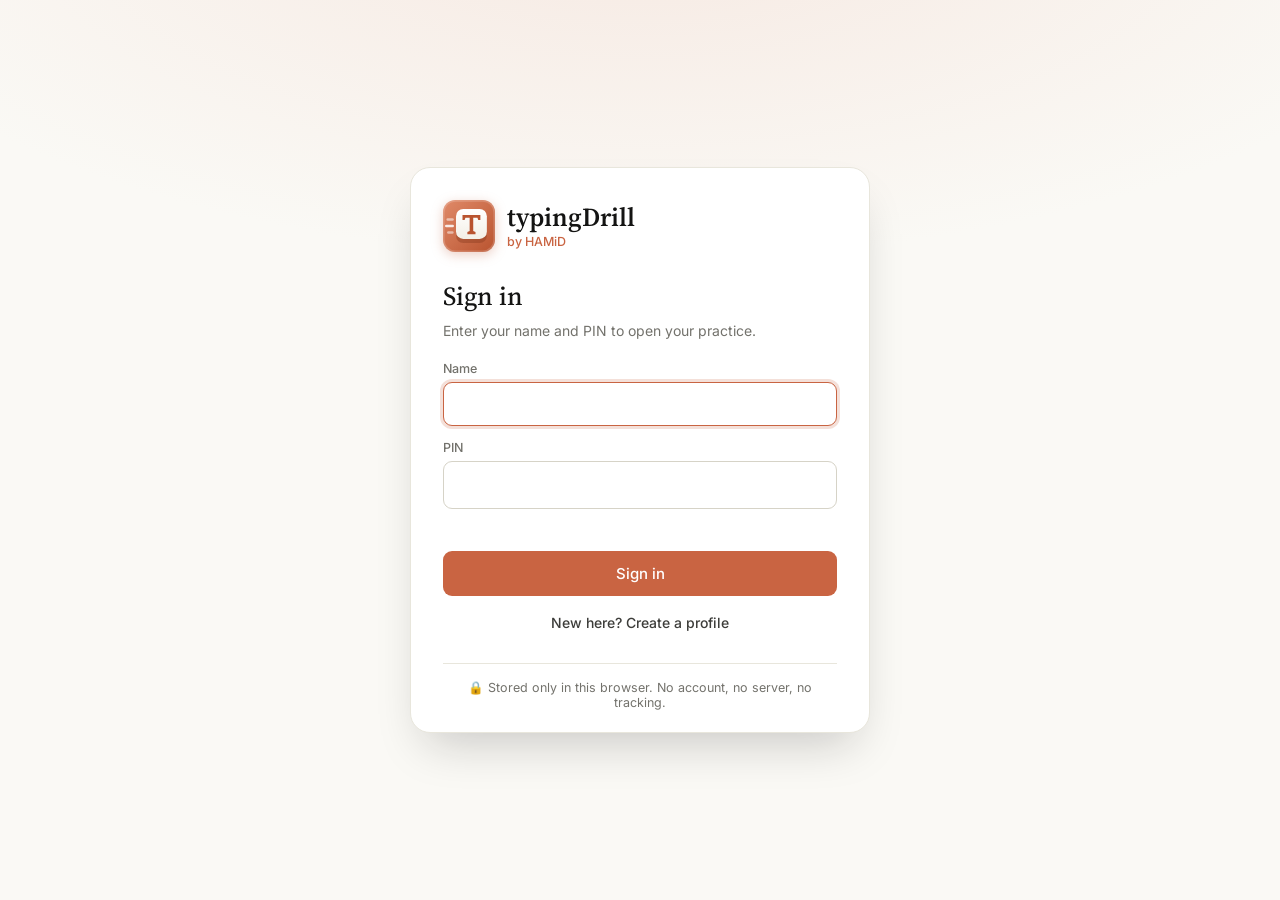
==== commit cd1efbab: "Add built-in admin, admin-only plan and README - Built-in admin shared by every device: admin-config" ====
--- a/index.html
+++ b/index.html
@@ -21,23 +21,12 @@
       <div><strong>typingDrill</strong><span>by HAMiD</span></div>
     </div>
 
-    <!-- first run: create the admin -->
-    <form id="authSetup" class="auth-screen hidden" autocomplete="off">
-      <h1>Create the admin account</h1>
-      <p class="muted">First time on this device. The admin can see every profile's progress; nobody else can.</p>
-      <label class="auth-field"><span>Your name</span><input id="setupName" maxlength="24" required placeholder="e.g. Hamid"></label>
-      <label class="auth-field"><span>Admin PIN (4–8 digits)</span><input id="setupPin" type="password" inputmode="numeric" pattern="\d{4,8}" maxlength="8" required></label>
-      <label class="auth-field"><span>Confirm PIN</span><input id="setupPin2" type="password" inputmode="numeric" pattern="\d{4,8}" maxlength="8" required></label>
-      <p class="auth-error" id="setupErr"></p>
-      <button class="btn btn-primary auth-submit" type="submit">Create admin &amp; continue</button>
-    </form>
-
     <!-- sign in: type name + PIN (no list of profiles is ever shown) -->
     <form id="authPick" class="auth-screen hidden" autocomplete="off">
       <h1>Sign in</h1>
       <p class="muted">Enter your name and PIN to open your practice.</p>
       <label class="auth-field"><span>Name</span><input id="loginName" maxlength="24" required autocomplete="off" autocapitalize="off" spellcheck="false"></label>
-      <label class="auth-field"><span>PIN</span><input id="loginPin" type="password" inputmode="numeric" maxlength="8" required autocomplete="off"></label>
+      <label class="auth-field"><span>PIN</span><input id="loginPin" type="password" maxlength="64" required autocomplete="off"></label>
       <p class="auth-error" id="loginErr"></p>
       <button class="btn btn-primary auth-submit" type="submit">Sign in</button>
       <button class="btn btn-ghost auth-back" type="button" id="toCreate">New here? Create a profile</button>
@@ -93,7 +82,7 @@
 
     <nav class="nav" id="tabs">
       <p class="nav-label">Practice</p>
-      <button data-mode="plan">
+      <button data-mode="plan" id="planNav" class="hidden">
         <svg viewBox="0 0 24 24"><path d="M4 22V4"/><path d="M4 4h12l-2 4 2 4H4"/></svg>
         <span>60 WPM Plan</span>
       </button>
@@ -486,6 +475,7 @@
 <div id="chartTip" class="chart-tip hidden"></div>
 <div id="toast" class="toast"></div>
 
+<script src="admin-config.js"></script>
 <script src="texts.js"></script>
 <script src="app.js"></script>
 </body>
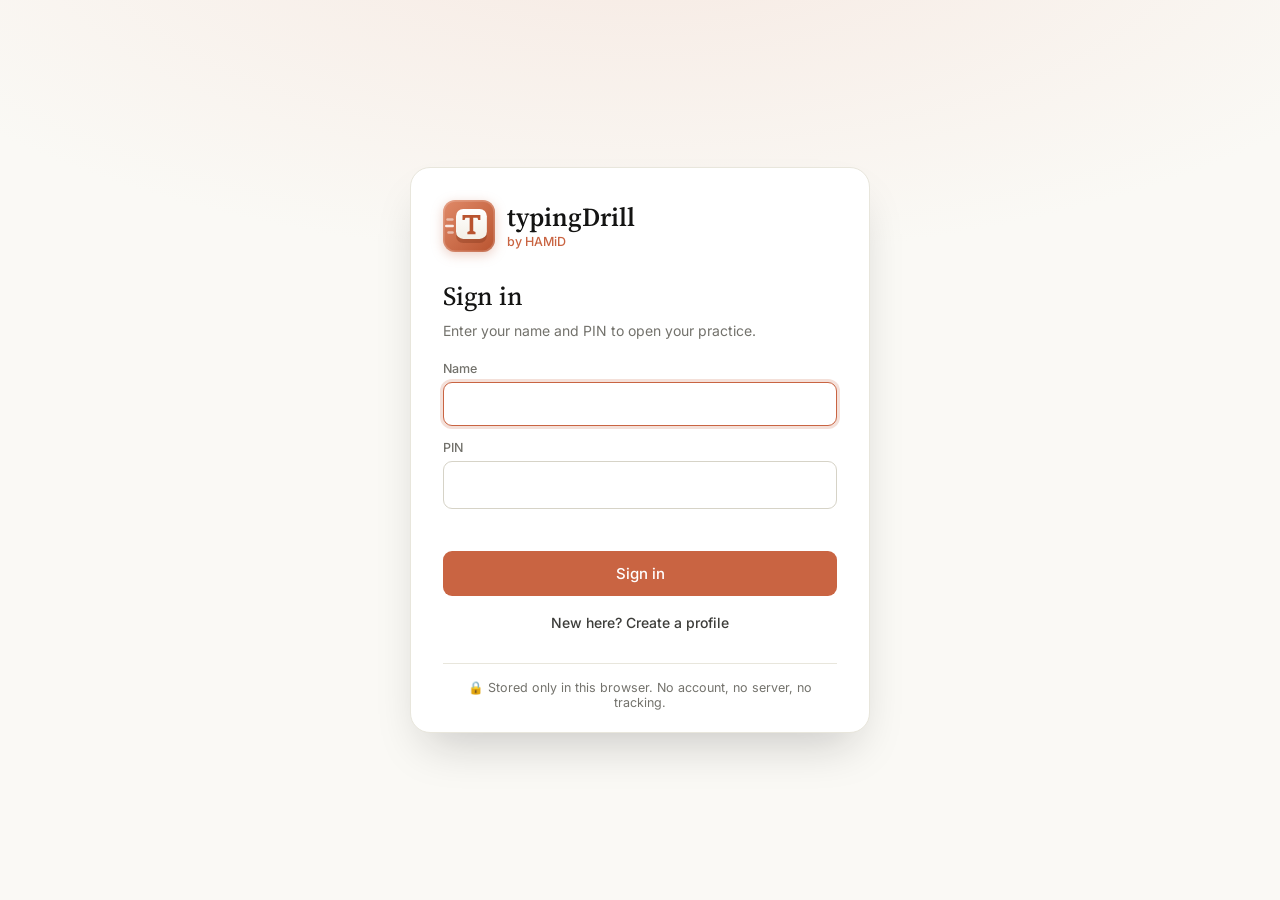
==== commit 0c2ab996: "Add Exam Mode: blank-box timed test scored after time ends - Type from a printed paper into a blank " ====
--- a/index.html
+++ b/index.html
@@ -9,7 +9,7 @@
   <link rel="preconnect" href="https://fonts.googleapis.com">
   <link rel="preconnect" href="https://fonts.gstatic.com" crossorigin>
   <link href="https://fonts.googleapis.com/css2?family=Inter:wght@400;500;600;700&family=IBM+Plex+Sans:wght@400;500&family=JetBrains+Mono:wght@400;500&family=Source+Serif+4:opsz,wght@8..60,500;8..60,600&display=swap" rel="stylesheet">
-  <link rel="stylesheet" href="style.css">
+  <link rel="stylesheet" href="style.css?v=4">
 </head>
 <body class="locked">
 
@@ -102,6 +102,10 @@
         <svg viewBox="0 0 24 24"><rect x="3" y="4" width="18" height="17" rx="2"/><path d="M16 2v4M8 2v4M3 10h18M9 15l2 2 4-4"/></svg>
         <span>Daily 10</span>
       </button>
+      <button data-mode="exam">
+        <svg viewBox="0 0 24 24"><path d="M14 2H6a2 2 0 0 0-2 2v16a2 2 0 0 0 2 2h12a2 2 0 0 0 2-2V8z"/><path d="M14 2v6h6M8 13h8M8 17h5"/></svg>
+        <span>Exam Mode</span>
+      </button>
       <p class="nav-label">Insights</p>
       <button data-mode="stats">
         <svg viewBox="0 0 24 24"><path d="M3 3v18h18"/><path d="M7 15l4-4 3 3 5-6"/></svg>
@@ -306,6 +310,100 @@
       </div>
     </section>
 
+    <!-- ============ Exam Mode: blank box, no live feedback, analysed when time ends ============ -->
+    <section id="examPanel" class="hidden">
+      <div class="toolbar card" id="examSetup">
+        <label class="field exam-name-field">
+          <span>Paper name (optional)</span>
+          <input id="examName" class="exam-name" maxlength="60" placeholder="e.g. High Court paper 3" autocomplete="off">
+        </label>
+        <div class="field">
+          <span>Duration</span>
+          <div class="segmented" id="examDur">
+            <button data-v="60">1m</button>
+            <button data-v="120">2m</button>
+            <button data-v="300" class="on">5m</button>
+            <button data-v="600">10m</button>
+            <button data-v="900">15m</button>
+          </div>
+        </div>
+      </div>
+
+      <div id="examLive">
+        <div class="card typing-card exam-card" id="examCard" data-size="l" data-font="plex">
+          <div class="exam-head">
+            <div class="typing-head-left">
+              <h2 id="examTitle" class="text-title"></h2>
+              <span class="muted small" id="examState">Timer starts on your first key</span>
+            </div>
+            <span class="exam-timer" id="examTimer">5:00</span>
+            <button id="examSubmit" class="btn btn-primary btn-sm" disabled>Submit</button>
+          </div>
+          <textarea id="examInput" class="exam-input" rows="14" autocomplete="off" autocorrect="off"
+                    autocapitalize="off" spellcheck="false" aria-label="Type the passage from your paper here"></textarea>
+          <div class="typing-foot">
+            <span>📄 Copy from your printed paper</span>
+            <span>No live checking: mistakes are not shown while you type</span>
+            <span><kbd>Backspace</kbd> works anywhere</span>
+            <span class="lock">📝 Analysed when the time ends</span>
+          </div>
+        </div>
+      </div>
+
+      <div id="examResult" class="hidden">
+        <div class="kpis">
+          <div class="kpi kpi-hero"><span class="kpi-label">Net WPM</span><span class="kpi-value" id="xWpm">0</span></div>
+          <div class="kpi"><span class="kpi-label">Accuracy</span><span class="kpi-value" id="xAcc">0%</span></div>
+          <div class="kpi"><span class="kpi-label">Gross WPM</span><span class="kpi-value" id="xGross">0</span></div>
+          <div class="kpi"><span class="kpi-label">Wrong words</span><span class="kpi-value" id="xErr">0</span></div>
+        </div>
+
+        <div class="card">
+          <div class="card-head">
+            <div><h3 id="xHeading">Exam result</h3><p class="muted small" id="xSub"></p></div>
+            <span id="xTarget" class="badge"></span>
+          </div>
+          <div class="exam-breakdown" id="xBreakdown"></div>
+          <p class="muted small exam-formula" id="xFormula"></p>
+        </div>
+
+        <div class="card">
+          <div class="card-head">
+            <div><h3>Your text, checked</h3><p class="muted small">Hover a marked word to see the hint. The small green word above it is the suggested correction.</p></div>
+          </div>
+          <div class="exam-legend" id="xLegendDict">
+            <span><i class="xw ok">correct</i></span>
+            <span><i class="xw spell">spelling</i></span>
+            <span><i class="xw punct">punctuation / capital</i></span>
+            <span><i class="xw extra">repeated</i></span>
+            <span><i class="xw name">name? check</i></span>
+            <span><i class="xw cut">cut off by timer</i></span>
+          </div>
+          <div class="exam-legend hidden" id="xLegendOrig">
+            <span><i class="xw ok">correct</i></span>
+            <span><i class="xw spell">spelling</i></span>
+            <span><i class="xw wrong">wrong word</i></span>
+            <span><i class="xw punct">punctuation / capital</i></span>
+            <span><i class="xw miss">skipped</i></span>
+            <span><i class="xw extra">extra</i></span>
+          </div>
+          <div id="xReview" class="exam-review"></div>
+        </div>
+
+        <div class="card" id="xMistakesCard">
+          <div class="card-head"><div><h3 id="xMistakesTitle">Mistakes</h3><p class="muted small" id="xMistakesSub"></p></div></div>
+          <div class="table-wrap">
+            <table id="xMistakes"><thead></thead><tbody></tbody></table>
+          </div>
+        </div>
+
+        <div class="exam-actions">
+          <button id="xPractice" class="btn btn-secondary">Practice my mistakes</button>
+          <button id="xAgain" class="btn btn-primary">Take another exam</button>
+        </div>
+      </div>
+    </section>
+
     <section id="statsPanel" class="hidden">
       <div class="kpis">
         <div class="kpi"><span class="kpi-label">Tests taken</span><span class="kpi-value" id="kTests">0</span></div>
@@ -475,8 +573,9 @@
 <div id="chartTip" class="chart-tip hidden"></div>
 <div id="toast" class="toast"></div>
 
-<script src="admin-config.js"></script>
-<script src="texts.js"></script>
-<script src="app.js"></script>
+<script src="admin-config.js?v=4"></script>
+<script src="texts.js?v=4"></script>
+<script src="exam-papers.js?v=4"></script>
+<script src="app.js?v=4"></script>
 </body>
 </html>
--- a/style.css
+++ b/style.css
@@ -578,6 +578,65 @@
 }
 .toast.show { transform: translateX(-50%) translateY(0); }
 
+/* ============ Exam Mode ============ */
+.exam-head { display: flex; align-items: center; gap: 12px 16px; flex-wrap: wrap; margin-bottom: 14px; }
+.exam-timer {
+  font-size: 22px; font-weight: 600; font-variant-numeric: tabular-nums; letter-spacing: -0.01em;
+  padding: 4px 14px; border-radius: var(--radius-sm); background: var(--accent-soft); color: var(--accent);
+}
+.exam-timer.low { background: var(--bad-soft); color: var(--bad); }
+.exam-input, .exam-review {
+  font-family: var(--type-font); font-size: max(15px, calc(var(--fs) * 0.6)); line-height: 1.75;
+  font-variant-ligatures: none; word-spacing: var(--type-spacing); letter-spacing: var(--type-track);
+}
+.exam-name-field { flex: 1; min-width: 240px; max-width: 420px; }
+.exam-name {
+  font: inherit; color: var(--text); background: var(--surface);
+  border: 1px solid var(--border-strong); border-radius: var(--radius-sm); padding: 8px 12px; outline: none;
+}
+.exam-name:focus { border-color: var(--accent); box-shadow: 0 0 0 3px var(--accent-ring); }
+.exam-name:disabled { opacity: 0.6; }
+.exam-input.exam-original { min-height: 10em; margin-top: 0; margin-bottom: 4px; }
+.exam-input {
+  display: block; width: 100%; margin-top: 14px; min-height: 18em; resize: vertical;
+  padding: 16px 20px; border-radius: 12px; border: 1px solid var(--border-strong);
+  background: var(--surface); color: var(--text); outline: none; caret-color: var(--accent);
+  box-shadow: var(--shadow); transition: border-color 0.15s, box-shadow 0.15s;
+}
+.exam-input:focus { border-color: var(--accent); box-shadow: 0 0 0 4px var(--accent-ring); }
+.exam-input:disabled { opacity: 0.6; }
+.segmented button:disabled { opacity: 0.45; cursor: not-allowed; }
+
+.exam-breakdown { display: grid; grid-template-columns: repeat(auto-fit, minmax(130px, 1fr)); gap: 10px; }
+.xb { border: 1px solid var(--border); border-radius: var(--radius-sm); padding: 10px 14px; background: var(--surface-2); display: flex; flex-direction: column; gap: 2px; }
+.xb strong { font-size: 22px; font-weight: 600; font-variant-numeric: tabular-nums; color: var(--muted); }
+.xb span { font-size: 12px; color: var(--muted); }
+.xb.good strong { color: var(--ok); }
+.xb.has { background: var(--bad-soft); border-color: transparent; }
+.xb.has strong { color: var(--bad); }
+.exam-formula { margin: 12px 0 0; }
+
+.exam-legend { display: flex; flex-wrap: wrap; gap: 8px 14px; margin-bottom: 12px; font-size: 12.5px; }
+.exam-legend i { font-style: normal; }
+.exam-review { background: var(--surface-2); border: 1px solid var(--border); border-radius: 12px; padding: 16px 22px; max-height: 420px; overflow: auto; line-height: 2.3; color: var(--text); }
+.xw { padding: 2px 4px; border-radius: 6px; }
+.xw.ok { color: var(--ok); }
+.xw.spell, .xw.wrong { color: var(--bad); background: var(--bad-soft); text-decoration: line-through; text-decoration-thickness: 1.5px; cursor: help; }
+.xw.wrong { font-weight: 600; }
+.xw.punct { color: var(--warn); background: var(--warn-soft); text-decoration: underline wavy; cursor: help; }
+.xw.miss { color: var(--muted); border: 1.5px dashed var(--border-strong); cursor: help; }
+.xw.extra { color: var(--warn); background: var(--warn-soft); text-decoration: line-through; cursor: help; }
+.xw sup { font-size: 0.62em; margin-left: 3px; color: var(--ok); font-weight: 600; text-decoration: none; display: inline-block; }
+.tag.kind-spell, .tag.kind-wrong { background: var(--bad-soft); color: var(--bad); border-color: transparent; }
+.tag.kind-punct, .tag.kind-extra, .tag.kind-repeat { background: var(--warn-soft); color: var(--warn); border-color: transparent; }
+.xw.name { color: var(--text); border-bottom: 2px dotted var(--warn); border-radius: 0; cursor: help; }
+.xw.cut { color: var(--muted); opacity: 0.7; font-style: italic; }
+.xb.warn { background: var(--warn-soft); border-color: transparent; }
+.xb.warn strong { color: var(--warn); }
+.exam-review sup { white-space: nowrap; }
+#xMistakes td b { color: var(--ok); font-weight: 600; }
+.exam-actions { display: flex; flex-wrap: wrap; gap: 10px; justify-content: flex-end; }
+
 /* ============ Responsive ============ */
 @media (max-width: 1000px) {
   .grid-2 { grid-template-columns: 1fr; }
